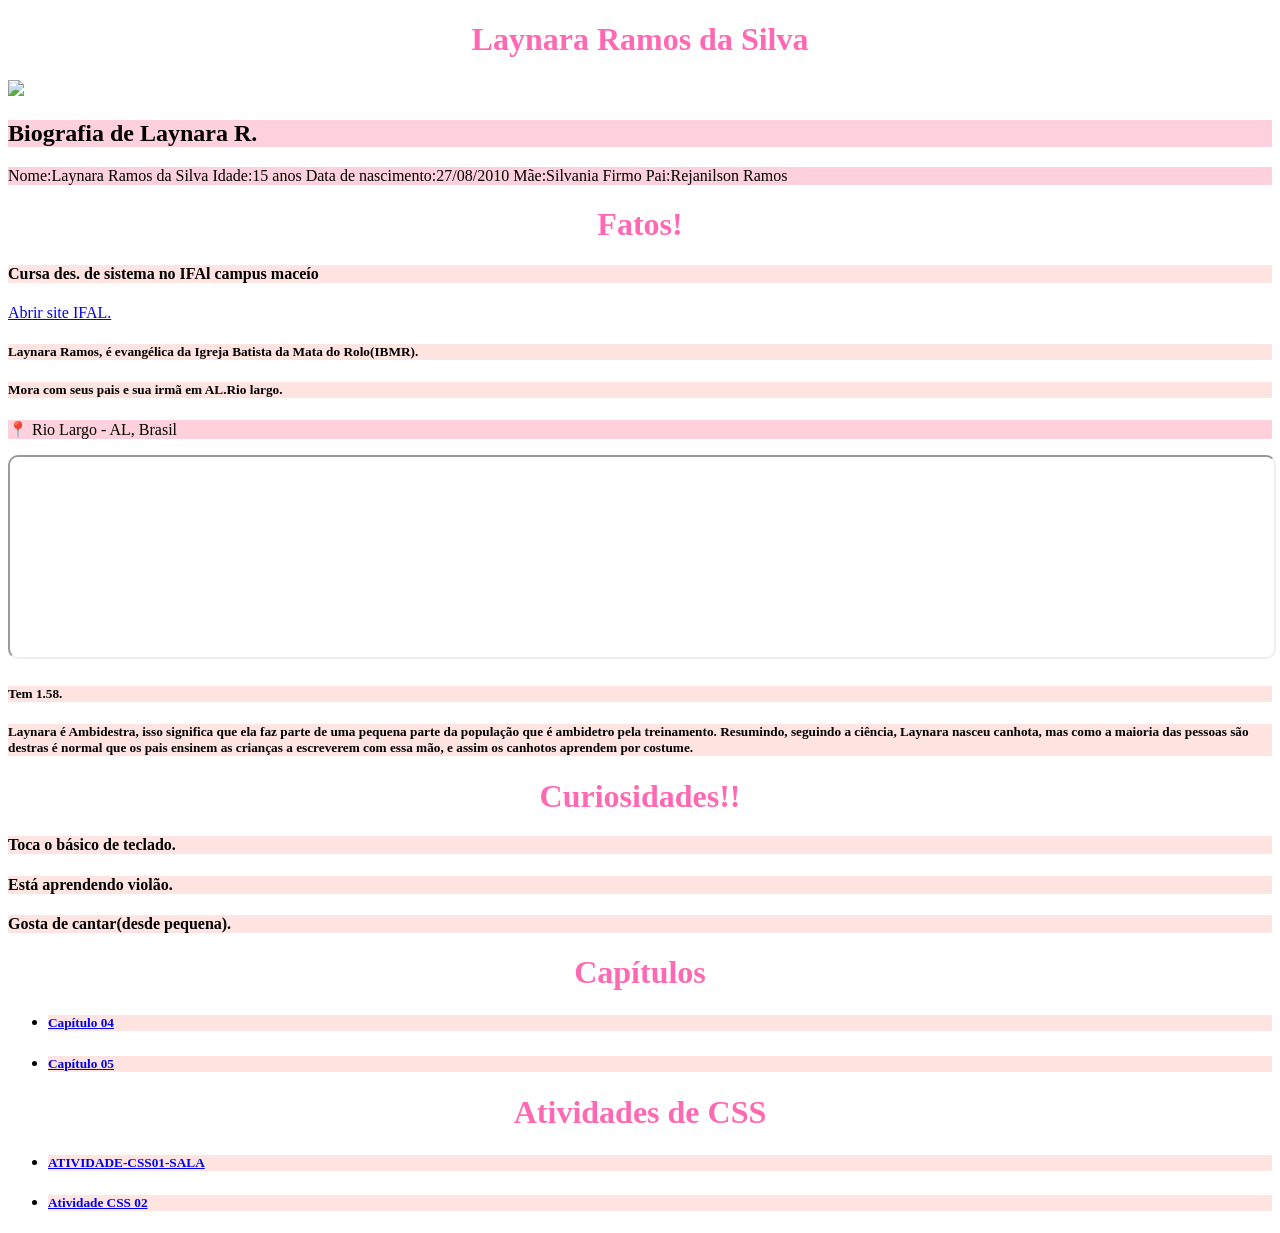
==== index.html @ 128b864f "Update index.html" ====
<!DOCTYPE html>
<html>
<body>
  
  <center>
  <h1>Laynara Ramos da Silva</h1>
  </center>
  
  <img src="foto.jpg" width="150">
  
  <h2>Biografia de Laynara R.</h2>
  <p>
  Nome:Laynara Ramos da Silva
  Idade:15 anos
  Data de nascimento:27/08/2010
  Mãe:Silvania Firmo
  Pai:Rejanilson Ramos
  </p>
  
  <center>
    <h1>Fatos!</h1>
  </center>
  
  <h4>Cursa des. de sistema no IFAl campus maceío</h4>
  <a href="https://www2.ifal.edu.br"
    target="_blank">Abrir site IFAL.</a>
    
  
  <h5>Laynara Ramos, é evangélica da Igreja Batista
    da Mata do Rolo(IBMR).</h5>
  <h5> Mora com seus pais e sua irmã em AL.Rio largo.</h5>
  
  <p>📍 Rio Largo - AL, Brasil</p>

<iframe 
src="https://www.google.com/maps?q=Rio+Largo+AL&output=embed"
width="100%" 
height="200"
style="border-radius:10px;">
</iframe>
  
  <h5>Tem 1.58.</h5>
  <h5>Laynara é Ambidestra, isso significa que ela faz parte de uma pequena parte da população que é ambidetro pela treinamento. Resumindo, seguindo a ciência, Laynara nasceu canhota, mas como a maioria das pessoas são destras é normal que os pais ensinem as crianças a escreverem com essa mão, e assim os canhotos aprendem por costume. </h5>
  
  <center>
  <h1> Curiosidades!!</h1>
  </center>
  
  <h4>Toca o básico de teclado.</h4>
  <h4>Está aprendendo violão.</h4>
  <h4>Gosta de cantar(desde pequena).</h4>

  <center>
    <h1>Capítulos</h1>
  </center>
  <ul>
    <li><h5><a href="cap04/at04.html">Capítulo 04</a></h5></li>
    <li><h5><a href="cap05/05.html">Capítulo 05</a></h5></li>
  </ul>

  <center>
    <h1>Atividades de CSS</h1>
  </center>
  <ul>
    <li><h5><a href="ATIVIDADE-CSS01-SALA/index.html">ATIVIDADE-CSS01-SALA</a></h5></li>
    <li><h5><a href="ATIVIDADE-CSS02/index.html">Atividade CSS 02</a></h5></li>
  </ul>

  <style>
  p{
    background-color:#ffd1dc
  }
  h2{
     background-color:#ffd1dc
  }
  h4{
    background-color:#ffe4e1
  }
  h5{
    background-color: #ffe4e1;
  }
  h1 { 
    color: #ff69b4;
  }
  </style>
  
</body>
</html>
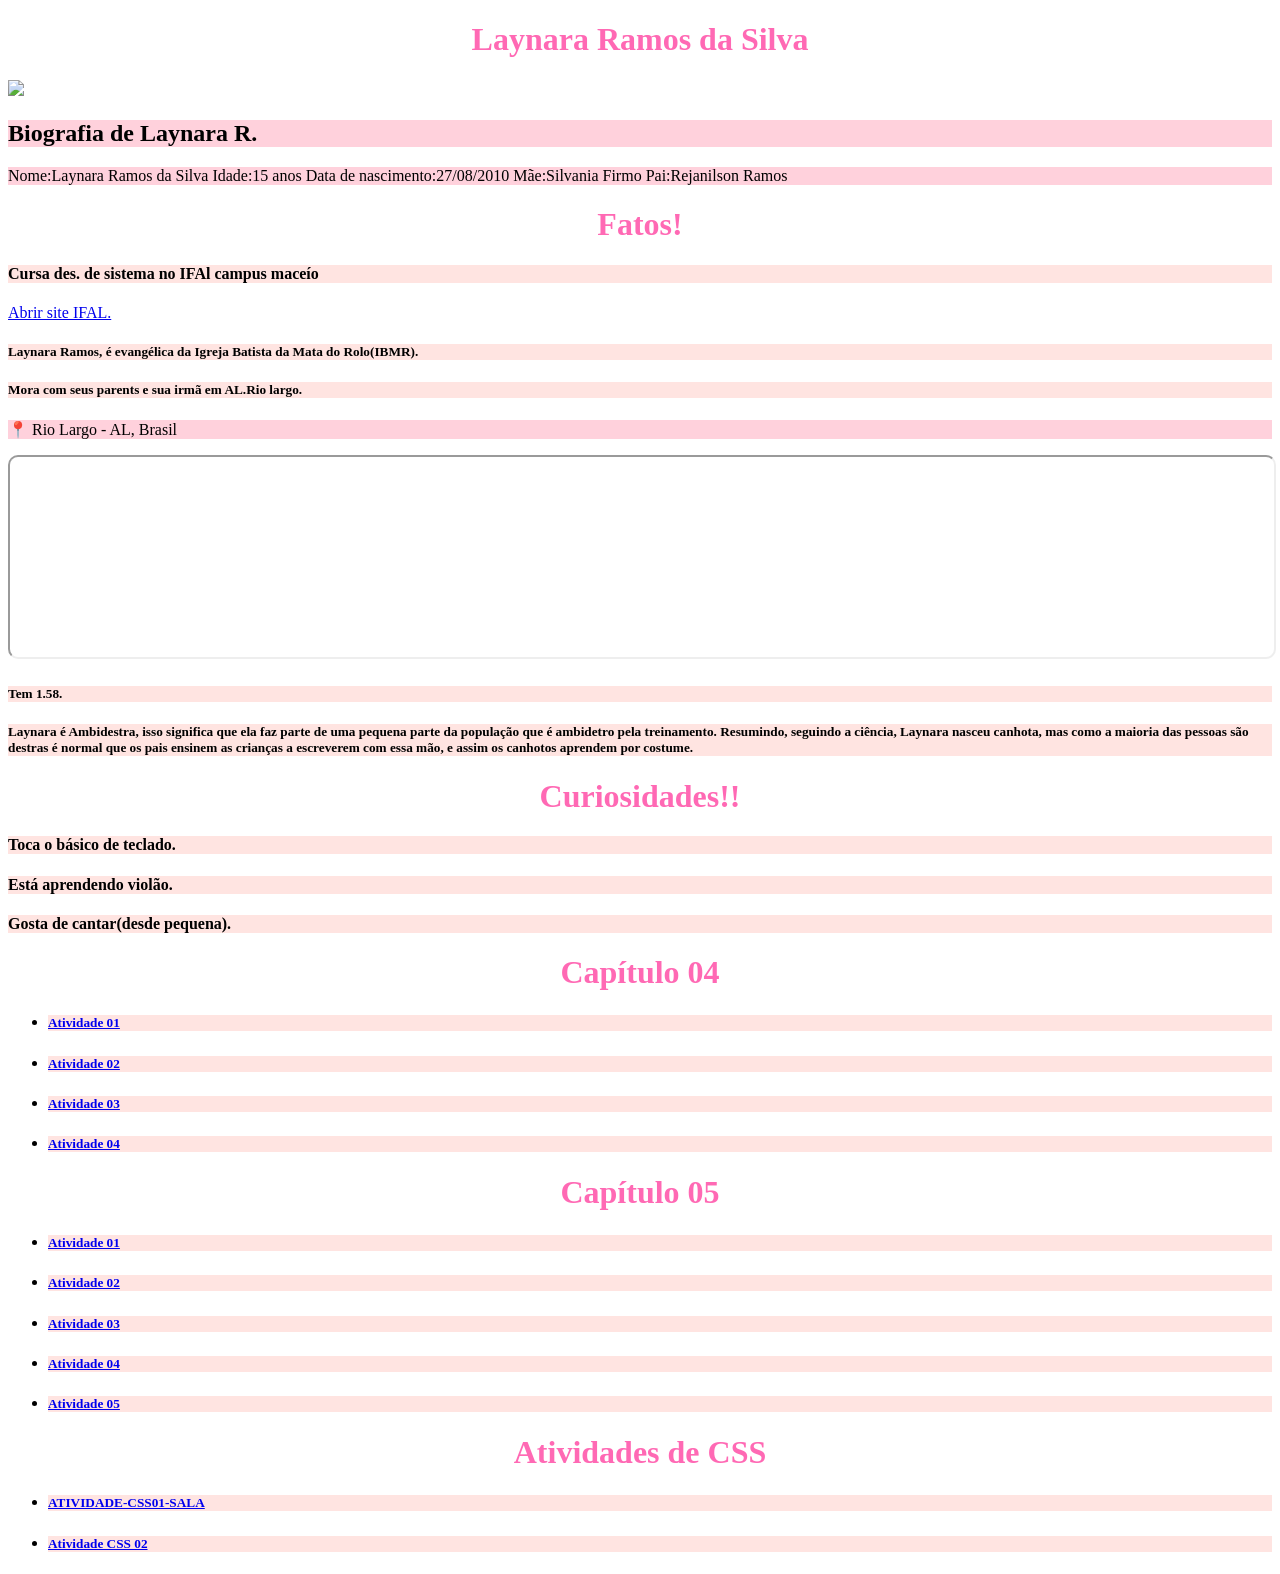
==== commit c7e600ef: "Update index.html" ====
--- a/index.html
+++ b/index.html
@@ -28,7 +28,7 @@
   
   <h5>Laynara Ramos, é evangélica da Igreja Batista
     da Mata do Rolo(IBMR).</h5>
-  <h5> Mora com seus pais e sua irmã em AL.Rio largo.</h5>
+  <h5> Mora com seus parents e sua irmã em AL.Rio largo.</h5>
   
   <p>📍 Rio Largo - AL, Brasil</p>
 
@@ -51,11 +51,24 @@
   <h4>Gosta de cantar(desde pequena).</h4>
 
   <center>
-    <h1>Capítulos</h1>
+    <h1>Capítulo 04</h1>
   </center>
   <ul>
-    <li><h5><a href="cap04/at04.html">Capítulo 04</a></h5></li>
-    <li><h5><a href="cap05/05.html">Capítulo 05</a></h5></li>
+    <li><h5><a href="cap04/at01.html">Atividade 01</a></h5></li>
+    <li><h5><a href="cap04/at02.html">Atividade 02</a></h5></li>
+    <li><h5><a href="cap04/at03.html">Atividade 03</a></h5></li>
+    <li><h5><a href="cap04/at04.html">Atividade 04</a></h5></li>
+  </ul>
+
+  <center>
+    <h1>Capítulo 05</h1>
+  </center>
+  <ul>
+    <li><h5><a href="cap05/at01.html">Atividade 01</a></h5></li>
+    <li><h5><a href="cap05/at02.html">Atividade 02</a></h5></li>
+    <li><h5><a href="cap05/at03.html">Atividade 03</a></h5></li>
+    <li><h5><a href="cap05/at04.html">Atividade 04</a></h5></li>
+    <li><h5><a href="cap05/at05.html">Atividade 05</a></h5></li>
   </ul>
 
   <center>
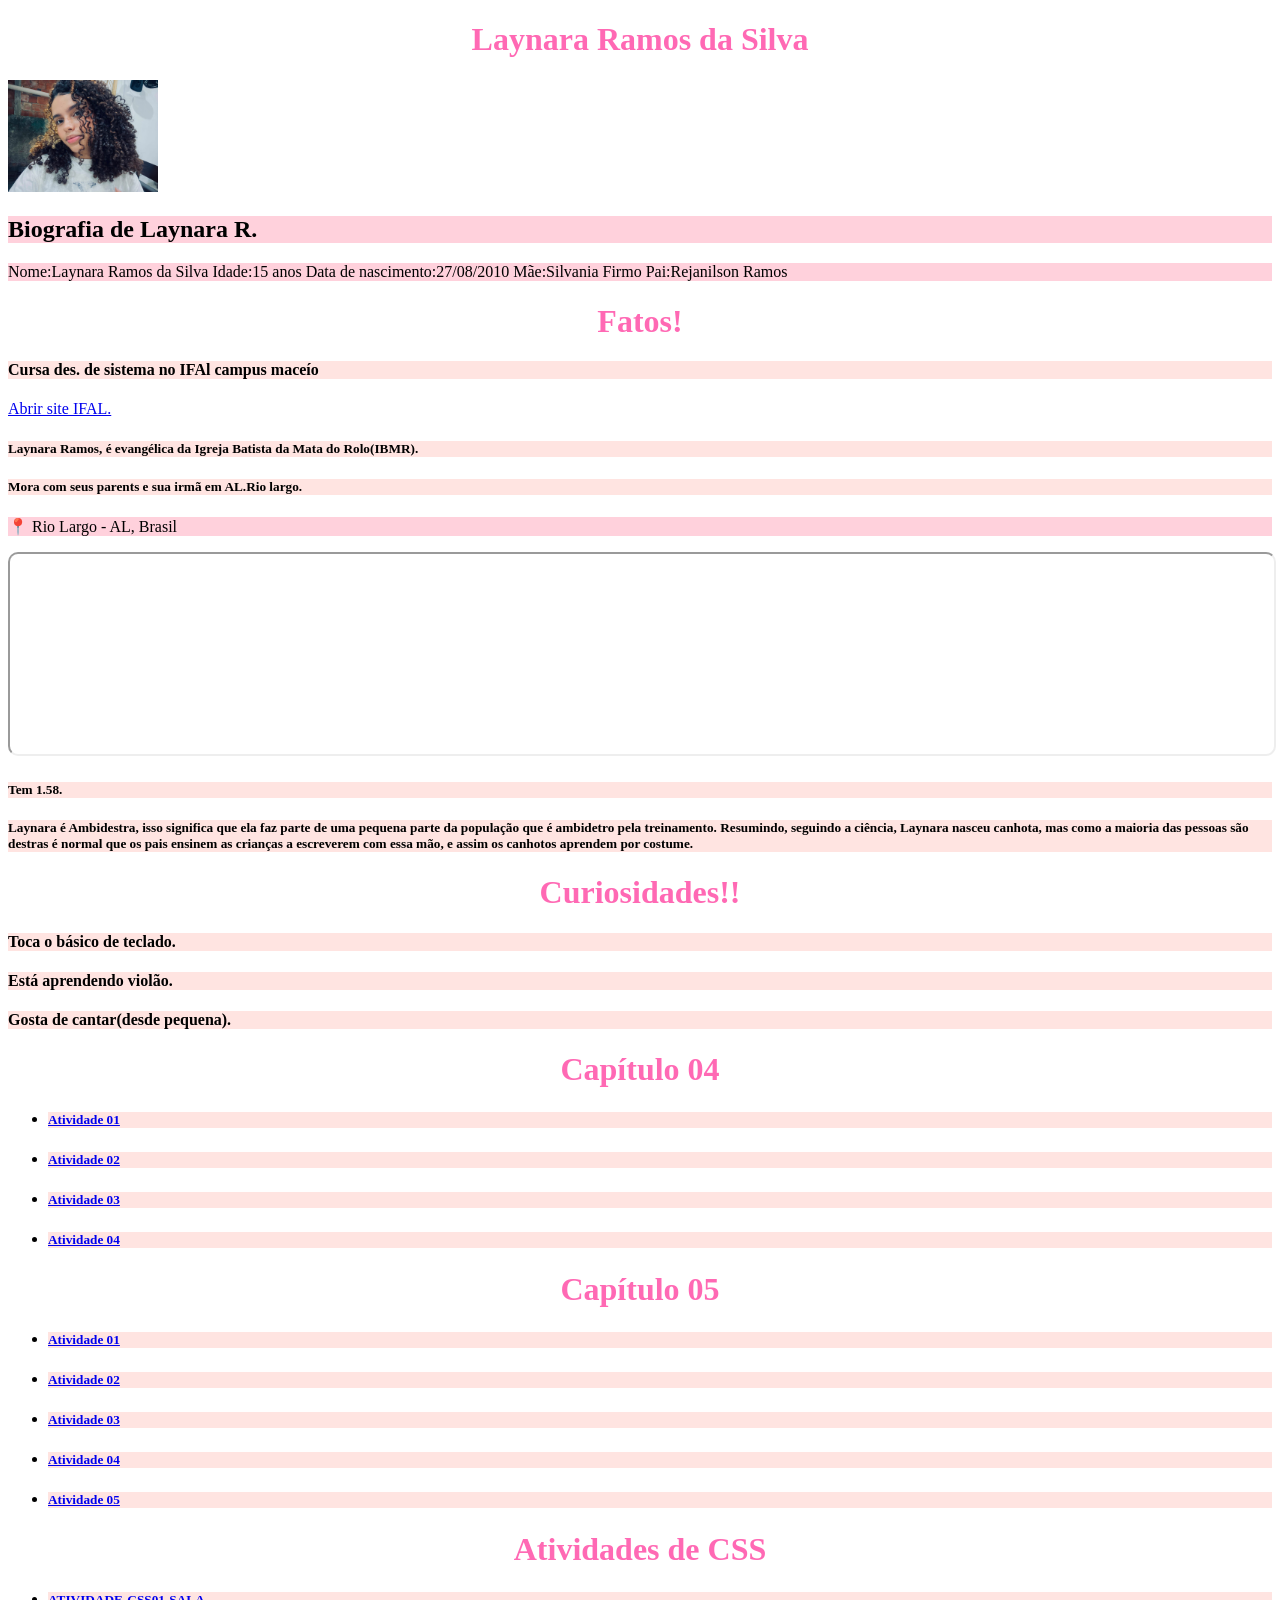
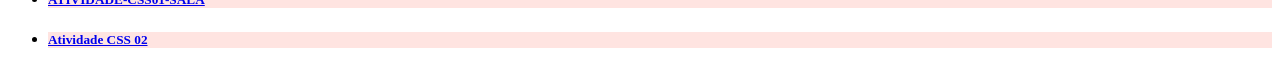
==== commit 36e4caa4: "Update index.html" ====
--- a/index.html
+++ b/index.html
@@ -6,7 +6,7 @@
   <h1>Laynara Ramos da Silva</h1>
   </center>
   
-  <img src="foto.jpg" width="150">
+  <img src="perfil.jpg" width="150">
   
   <h2>Biografia de Laynara R.</h2>
   <p>
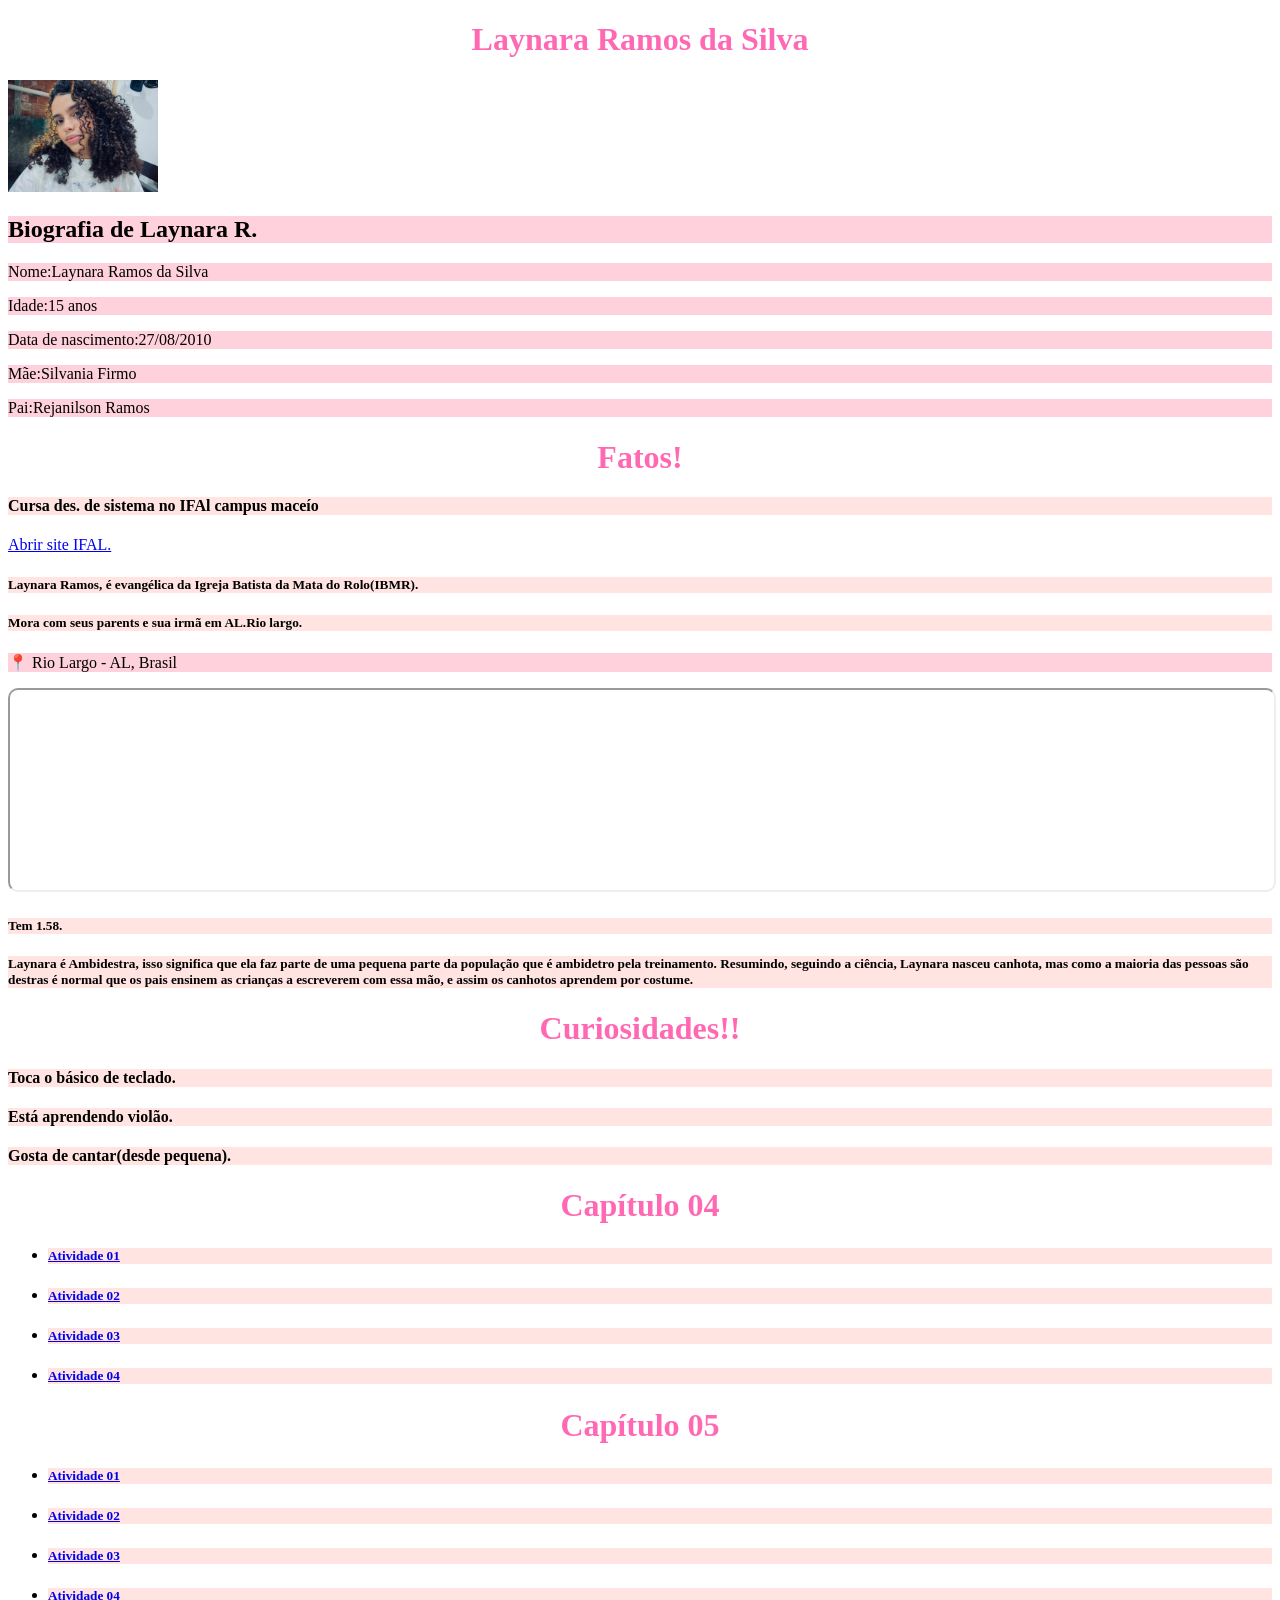
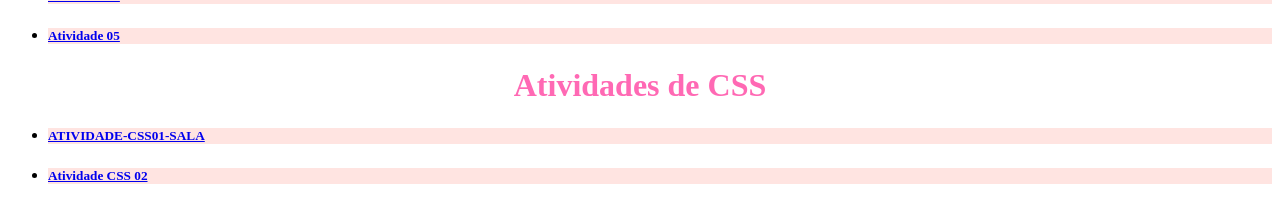
==== commit 123ef5a9: "Update index.html" ====
--- a/index.html
+++ b/index.html
@@ -9,13 +9,12 @@
   <img src="perfil.jpg" width="150">
   
   <h2>Biografia de Laynara R.</h2>
-  <p>
-  Nome:Laynara Ramos da Silva
-  Idade:15 anos
-  Data de nascimento:27/08/2010
-  Mãe:Silvania Firmo
-  Pai:Rejanilson Ramos
-  </p>
+  <p>Nome:Laynara Ramos da Silva</p>
+  
+  <p>Idade:15 anos</p>
+  <p>Data de nascimento:27/08/2010</p>
+  <p>Mãe:Silvania Firmo</p>
+  <p>Pai:Rejanilson Ramos</p>
   
   <center>
     <h1>Fatos!</h1>
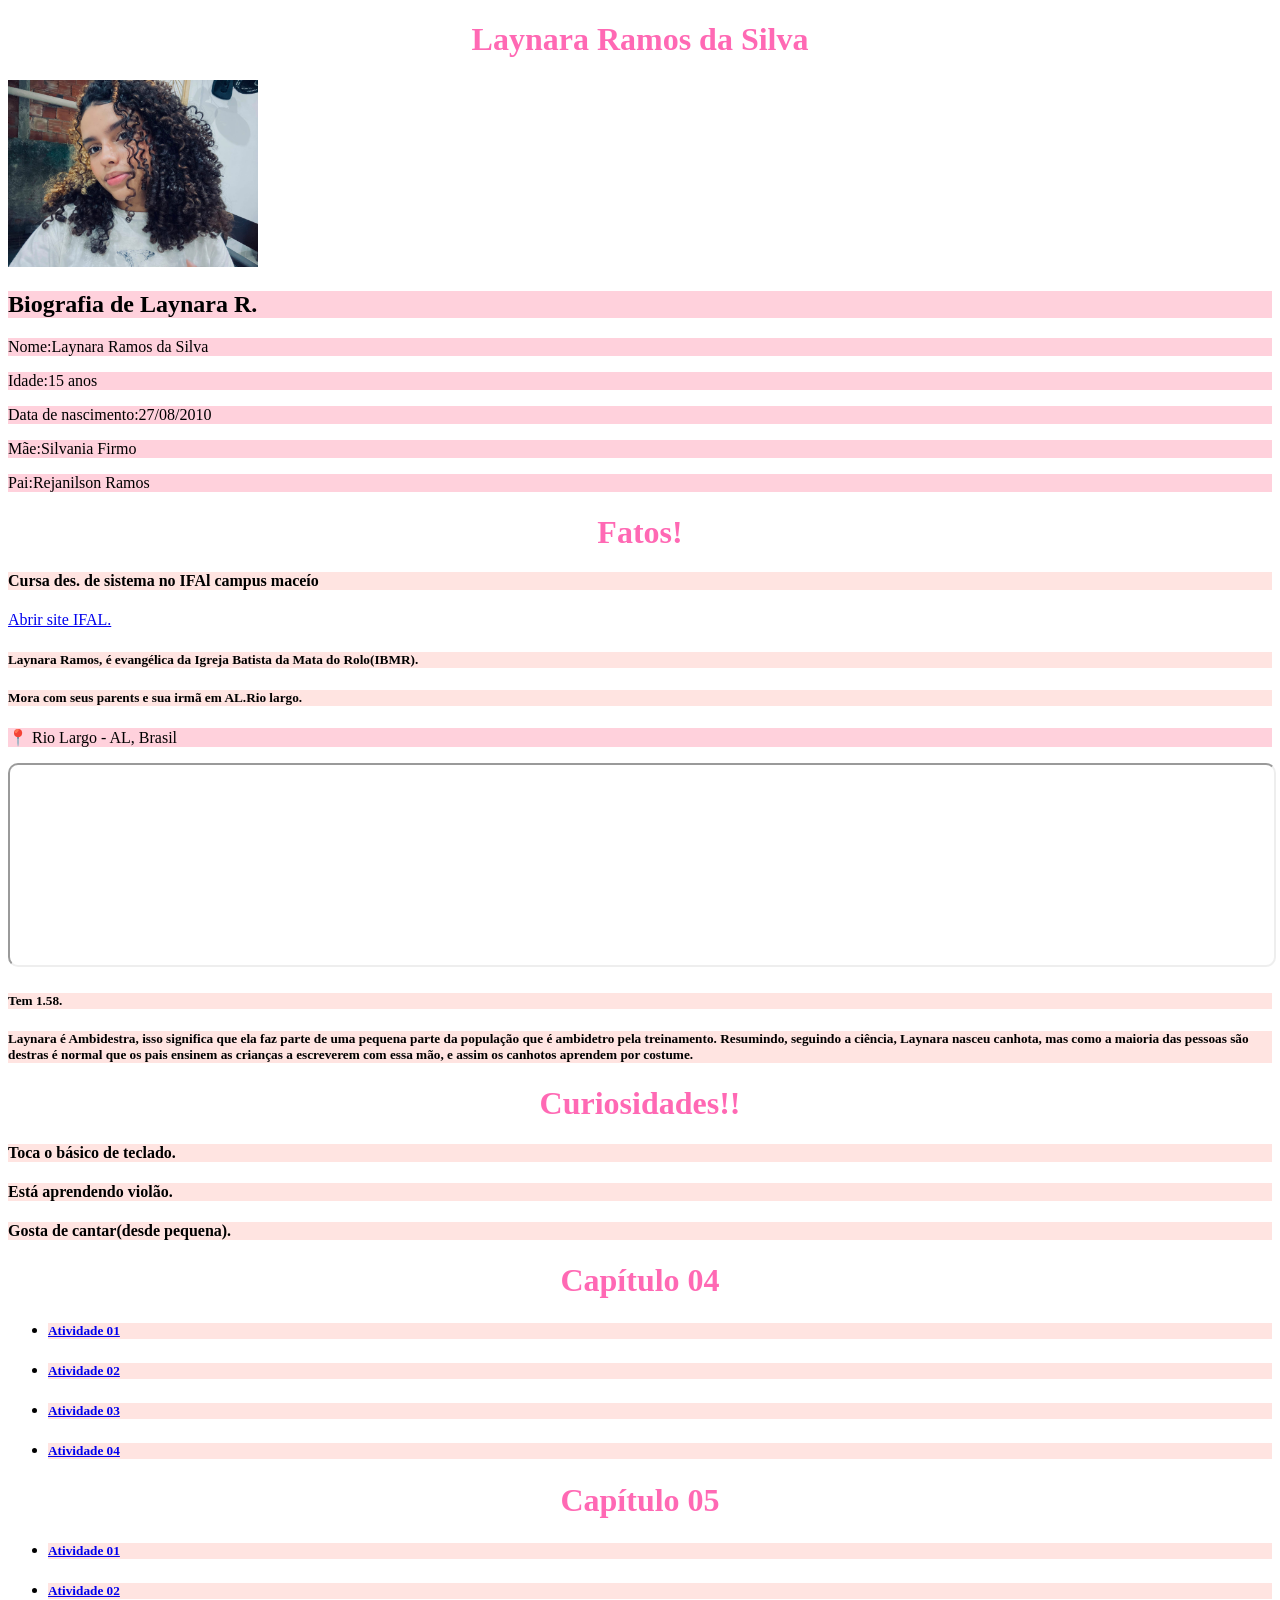
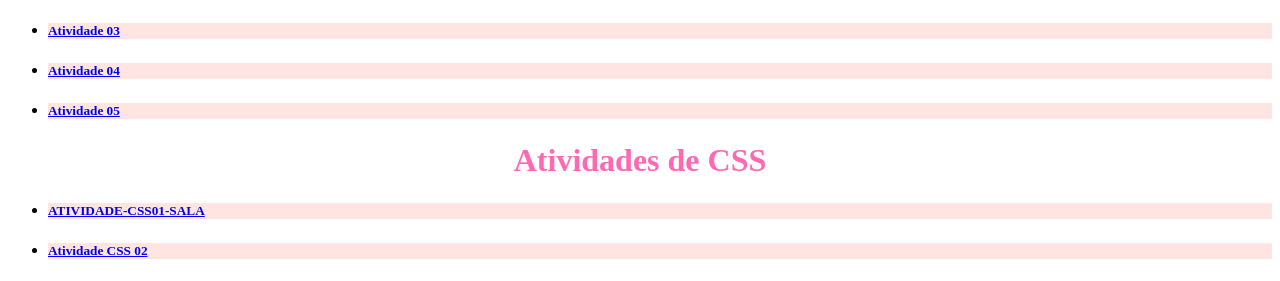
==== commit d9da6d18: "Update index.html" ====
--- a/index.html
+++ b/index.html
@@ -6,7 +6,7 @@
   <h1>Laynara Ramos da Silva</h1>
   </center>
   
-  <img src="perfil.jpg" width="150">
+  <img src="perfil.jpg" width="250">
   
   <h2>Biografia de Laynara R.</h2>
   <p>Nome:Laynara Ramos da Silva</p>
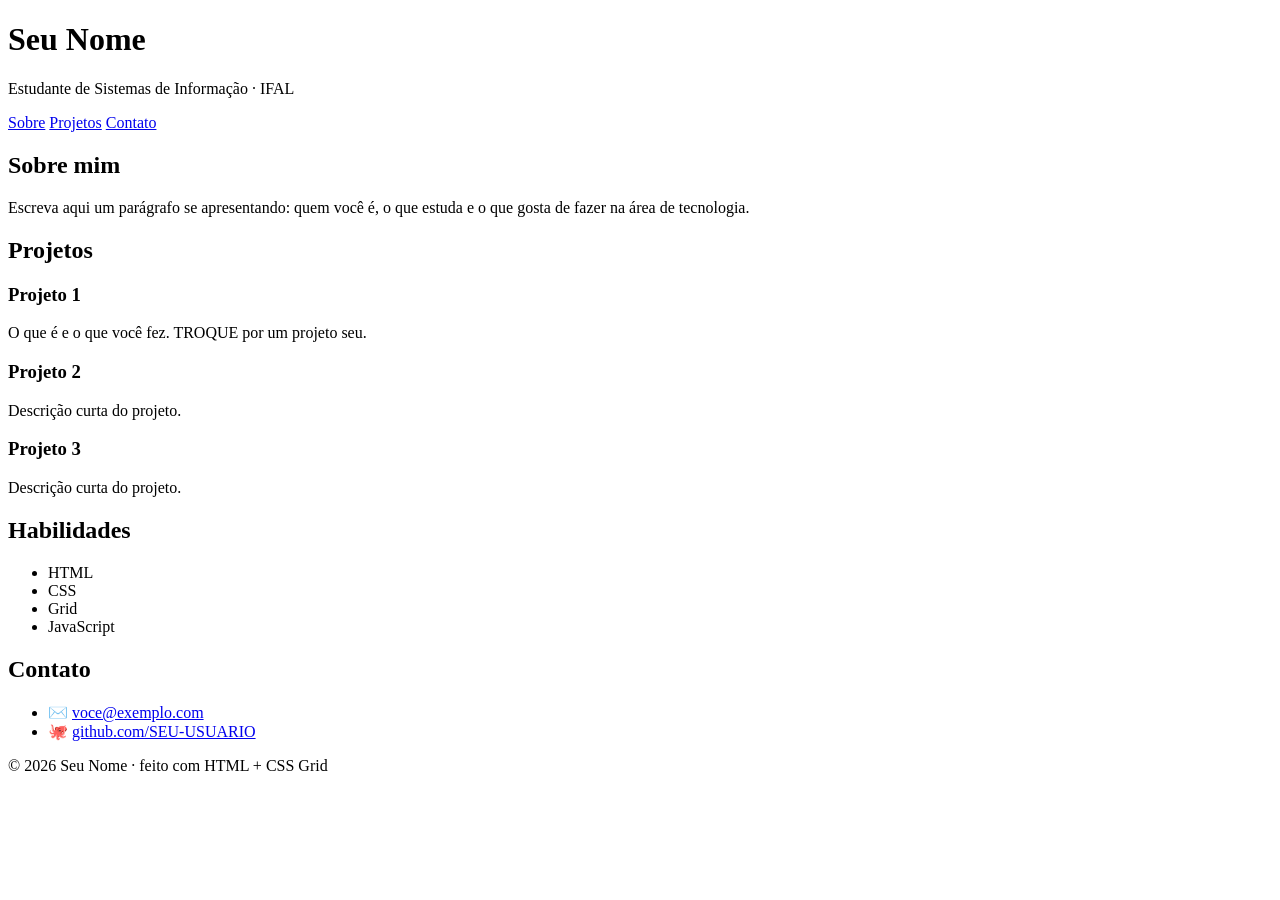
==== commit 26bf6c44: "Update index.html" ====
--- a/index.html
+++ b/index.html
@@ -1,100 +1,96 @@
 <!DOCTYPE html>
-<html>
+<!-- ============================================================
+     TEMPLATE — Página pessoal com CSS Grid
+     Programação Web / Introdução às Tecnologias Web — IFAL
+     COMO USAR:
+     1) Copie ESTE index.html para o seu repositório (não mude a estrutura).
+     2) Escolha UM dos 3 temas de CSS (tema-1-indigo.css, tema-2-escuro.css
+        ou tema-3-editorial.css) e salve-o no seu projeto como  estilo.css
+        (é o nome que este HTML carrega logo abaixo).
+     3) Troque os textos marcados com "TROQUE" pelo seu conteúdo.
+     IMPORTANTE: o LAYOUT é feito com CSS Grid e é o mesmo nos 3 temas.
+     Você escolhe a APARÊNCIA (fonte, cores, bordas), não o layout.
+     ============================================================ -->
+<html lang="pt-BR">
+
+<head>
+  <meta charset="UTF-8">
+  <meta name="viewport" content="width=device-width, initial-scale=1.0">
+  <title>Página Pessoal — Seu Nome</title>
+  <!-- Salve o tema escolhido como "estilo.css" (mesma pasta deste arquivo) -->
+  <link rel="stylesheet" href="estilo.css">
+</head>
+
 <body>
-  
-  <center>
-  <h1>Laynara Ramos da Silva</h1>
-  </center>
-  
-  <img src="perfil.jpg" width="250">
-  
-  <h2>Biografia de Laynara R.</h2>
-  <p>Nome:Laynara Ramos da Silva</p>
-  
-  <p>Idade:15 anos</p>
-  <p>Data de nascimento:27/08/2010</p>
-  <p>Mãe:Silvania Firmo</p>
-  <p>Pai:Rejanilson Ramos</p>
-  
-  <center>
-    <h1>Fatos!</h1>
-  </center>
-  
-  <h4>Cursa des. de sistema no IFAl campus maceío</h4>
-  <a href="https://www2.ifal.edu.br"
-    target="_blank">Abrir site IFAL.</a>
-    
-  
-  <h5>Laynara Ramos, é evangélica da Igreja Batista
-    da Mata do Rolo(IBMR).</h5>
-  <h5> Mora com seus parents e sua irmã em AL.Rio largo.</h5>
-  
-  <p>📍 Rio Largo - AL, Brasil</p>
+  <div class="pagina">
 
-<iframe 
-src="https://www.google.com/maps?q=Rio+Largo+AL&output=embed"
-width="100%" 
-height="200"
-style="border-radius:10px;">
-</iframe>
-  
-  <h5>Tem 1.58.</h5>
-  <h5>Laynara é Ambidestra, isso significa que ela faz parte de uma pequena parte da população que é ambidetro pela treinamento. Resumindo, seguindo a ciência, Laynara nasceu canhota, mas como a maioria das pessoas são destras é normal que os pais ensinem as crianças a escreverem com essa mão, e assim os canhotos aprendem por costume. </h5>
-  
-  <center>
-  <h1> Curiosidades!!</h1>
-  </center>
-  
-  <h4>Toca o básico de teclado.</h4>
-  <h4>Está aprendendo violão.</h4>
-  <h4>Gosta de cantar(desde pequena).</h4>
+    <!-- ====== CABEÇALHO — TROQUE pelo seu nome e sua frase ====== -->
+    <header class="cabecalho">
+      <h1>Seu Nome</h1>
+      <p>Estudante de Sistemas de Informação · IFAL</p>
+      <nav>
+        <a href="#sobre">Sobre</a>
+        <a href="#projetos">Projetos</a>
+        <a href="#contato">Contato</a>
+      </nav>
+    </header>
 
-  <center>
-    <h1>Capítulo 04</h1>
-  </center>
-  <ul>
-    <li><h5><a href="cap04/at01.html">Atividade 01</a></h5></li>
-    <li><h5><a href="cap04/at02.html">Atividade 02</a></h5></li>
-    <li><h5><a href="cap04/at03.html">Atividade 03</a></h5></li>
-    <li><h5><a href="cap04/at04.html">Atividade 04</a></h5></li>
-  </ul>
+    <!-- ====== CONTEÚDO PRINCIPAL ====== -->
+    <main class="principal">
+      <section id="sobre" class="cartao">
+        <h2>Sobre mim</h2>
+        <!-- TROQUE por uma breve apresentação sua -->
+        <p>Escreva aqui um parágrafo se apresentando: quem você é, o que estuda
+          e o que gosta de fazer na área de tecnologia.</p>
+      </section>
 
-  <center>
-    <h1>Capítulo 05</h1>
-  </center>
-  <ul>
-    <li><h5><a href="cap05/at01.html">Atividade 01</a></h5></li>
-    <li><h5><a href="cap05/at02.html">Atividade 02</a></h5></li>
-    <li><h5><a href="cap05/at03.html">Atividade 03</a></h5></li>
-    <li><h5><a href="cap05/at04.html">Atividade 04</a></h5></li>
-    <li><h5><a href="cap05/at05.html">Atividade 05</a></h5></li>
-  </ul>
+      <section id="projetos" class="cartao">
+        <h2>Projetos</h2>
+        <!-- Galeria com Grid: cada .projeto é um card; adicione/remova à vontade -->
+        <div class="projetos">
+          <article class="projeto">
+            <h3>Projeto 1</h3>
+            <p>O que é e o que você fez. TROQUE por um projeto seu.</p>
+          </article>
+          <article class="projeto">
+            <h3>Projeto 2</h3>
+            <p>Descrição curta do projeto.</p>
+          </article>
+          <article class="projeto">
+            <h3>Projeto 3</h3>
+            <p>Descrição curta do projeto.</p>
+          </article>
+        </div>
+      </section>
+    </main>
 
-  <center>
-    <h1>Atividades de CSS</h1>
-  </center>
-  <ul>
-    <li><h5><a href="ATIVIDADE-CSS01-SALA/index.html">ATIVIDADE-CSS01-SALA</a></h5></li>
-    <li><h5><a href="ATIVIDADE-CSS02/index.html">Atividade CSS 02</a></h5></li>
-  </ul>
+    <!-- ====== BARRA LATERAL ====== -->
+    <aside class="lateral">
+      <section class="cartao">
+        <h2>Habilidades</h2>
+        <!-- TROQUE pelas suas habilidades -->
+        <ul class="habilidades">
+          <li>HTML</li>
+          <li>CSS</li>
+          <li>Grid</li>
+          <li>JavaScript</li>
+        </ul>
+      </section>
 
-  <style>
-  p{
-    background-color:#ffd1dc
-  }
-  h2{
-     background-color:#ffd1dc
-  }
-  h4{
-    background-color:#ffe4e1
-  }
-  h5{
-    background-color: #ffe4e1;
-  }
-  h1 { 
-    color: #ff69b4;
-  }
-  </style>
-  
+      <section id="contato" class="cartao">
+        <h2>Contato</h2>
+        <!-- TROQUE pelos seus links -->
+        <ul class="contato">
+          <li>✉️ <a href="mailto:voce@exemplo.com">voce@exemplo.com</a></li>
+          <li>🐙 <a href="https://github.com/SEU-USUARIO">github.com/SEU-USUARIO</a></li>
+        </ul>
+      </section>
+    </aside>
+
+    <!-- ====== RODAPÉ — TROQUE o nome ====== -->
+    <footer class="rodape">© 2026 Seu Nome · feito com HTML + CSS Grid</footer>
+
+  </div>
 </body>
+
 </html>
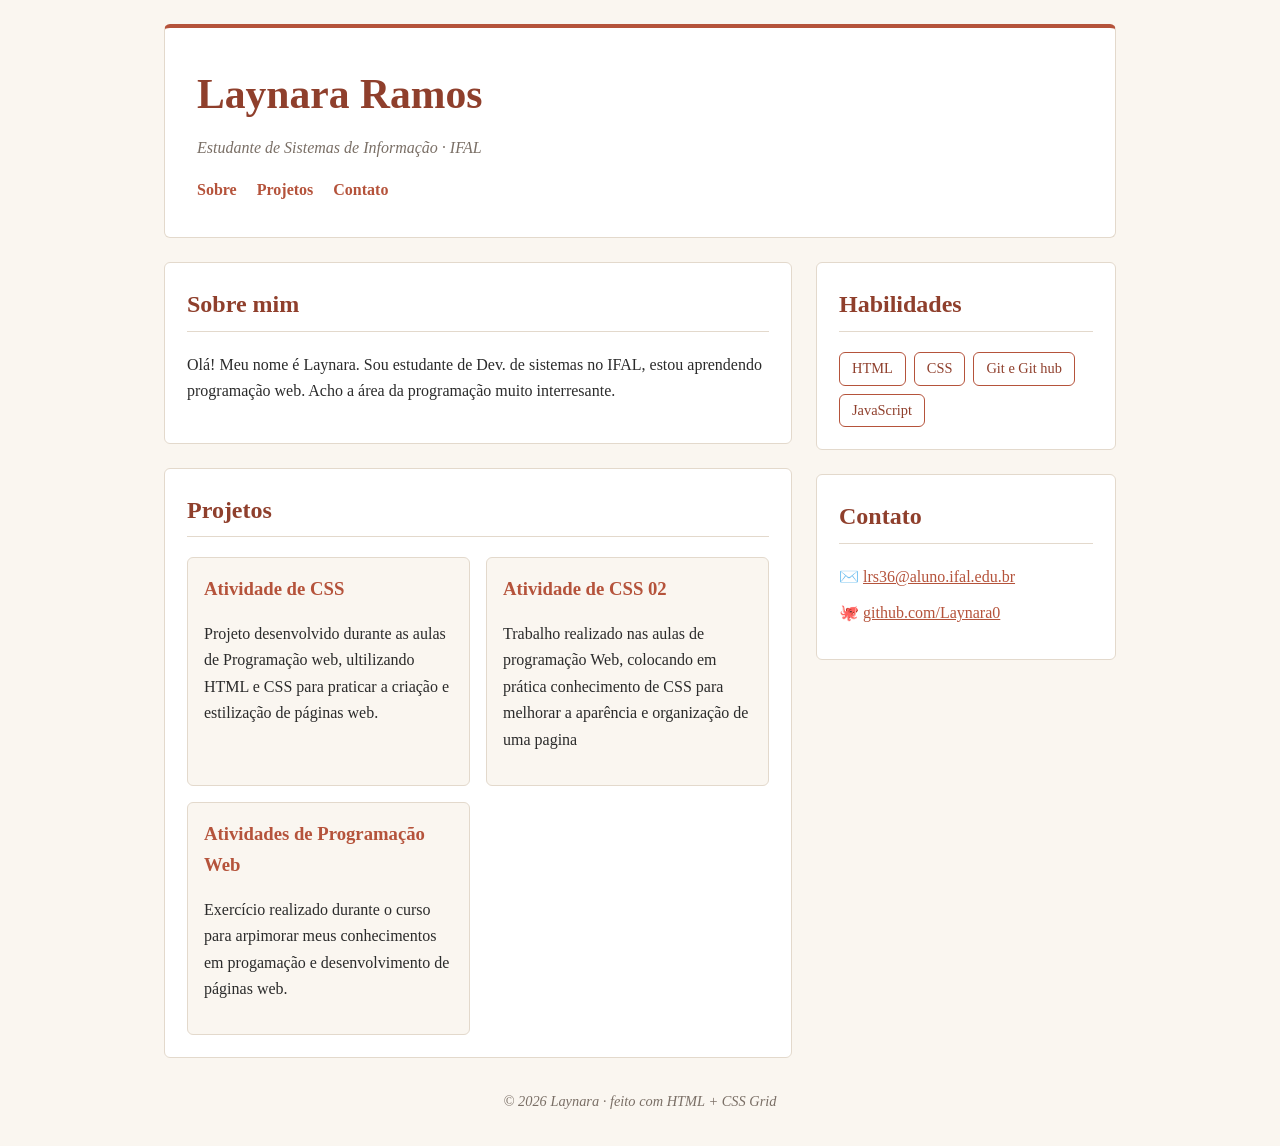
==== commit 6b84f02a: "Update index.html" ====
--- a/index.html
+++ b/index.html
@@ -16,7 +16,7 @@
 <head>
   <meta charset="UTF-8">
   <meta name="viewport" content="width=device-width, initial-scale=1.0">
-  <title>Página Pessoal — Seu Nome</title>
+  <title>Página Pessoal — Laynara</title>
   <!-- Salve o tema escolhido como "estilo.css" (mesma pasta deste arquivo) -->
   <link rel="stylesheet" href="estilo.css">
 </head>
@@ -26,7 +26,7 @@
 
     <!-- ====== CABEÇALHO — TROQUE pelo seu nome e sua frase ====== -->
     <header class="cabecalho">
-      <h1>Seu Nome</h1>
+      <h1>Laynara Ramos</h1>
       <p>Estudante de Sistemas de Informação · IFAL</p>
       <nav>
         <a href="#sobre">Sobre</a>
@@ -40,8 +40,9 @@
       <section id="sobre" class="cartao">
         <h2>Sobre mim</h2>
         <!-- TROQUE por uma breve apresentação sua -->
-        <p>Escreva aqui um parágrafo se apresentando: quem você é, o que estuda
-          e o que gosta de fazer na área de tecnologia.</p>
+        <p>Olá! Meu nome é Laynara. Sou estudante de Dev. de sistemas no IFAL, estou aprendendo programação web. 
+           Acho a área da programação muito interresante.</p>
+           
       </section>
 
       <section id="projetos" class="cartao">
@@ -49,16 +50,18 @@
         <!-- Galeria com Grid: cada .projeto é um card; adicione/remova à vontade -->
         <div class="projetos">
           <article class="projeto">
-            <h3>Projeto 1</h3>
-            <p>O que é e o que você fez. TROQUE por um projeto seu.</p>
+            <h3>Atividade de CSS</h3>
+            <p>Projeto desenvolvido durante as aulas de Programação web, ultilizando HTML e CSS para praticar a criação
+            e estilização de páginas web.</p>
           </article>
           <article class="projeto">
-            <h3>Projeto 2</h3>
-            <p>Descrição curta do projeto.</p>
+            <h3>Atividade de CSS 02</h3>
+            <p>Trabalho realizado nas aulas de programação Web, colocando em prática conhecimento de CSS para melhorar a
+            aparência e organização de uma pagina</p>
           </article>
           <article class="projeto">
-            <h3>Projeto 3</h3>
-            <p>Descrição curta do projeto.</p>
+            <h3>Atividades de Programação Web</h3>
+            <p>Exercício realizado durante o curso para arpimorar meus conhecimentos em progamação e desenvolvimento de páginas web.</p>
           </article>
         </div>
       </section>
@@ -72,7 +75,7 @@
         <ul class="habilidades">
           <li>HTML</li>
           <li>CSS</li>
-          <li>Grid</li>
+          <li>Git e Git hub</li>
           <li>JavaScript</li>
         </ul>
       </section>
@@ -81,14 +84,14 @@
         <h2>Contato</h2>
         <!-- TROQUE pelos seus links -->
         <ul class="contato">
-          <li>✉️ <a href="mailto:voce@exemplo.com">voce@exemplo.com</a></li>
-          <li>🐙 <a href="https://github.com/SEU-USUARIO">github.com/SEU-USUARIO</a></li>
+          <li>✉️ <a href="mailto:lrs36@aluno.ifal.edu.br">lrs36@aluno.ifal.edu.br</a></li>
+          <li>🐙 <a href="https://github.com/Laynara0">github.com/Laynara0</a></li>
         </ul>
       </section>
     </aside>
 
     <!-- ====== RODAPÉ — TROQUE o nome ====== -->
-    <footer class="rodape">© 2026 Seu Nome · feito com HTML + CSS Grid</footer>
+    <footer class="rodape">© 2026 Laynara · feito com HTML + CSS Grid</footer>
 
   </div>
 </body>
--- a/estilo.css
+++ b/estilo.css
@@ -0,0 +1,107 @@
+/* ============================================================
+   TEMA 3 — EDITORIAL (claro, sério, com fonte serifada)
+   Para usar: salve este arquivo como  estilo.css  no seu projeto.
+   Você pode mudar CORES, FONTE e BORDAS aqui.
+   NÃO mexa na seção "LAYOUT (GRID)" — é o layout pedido na atividade.
+   ============================================================ */
+
+/* ---- Cores e fonte (mude à vontade) ---- */
+:root {
+  --cor: #b5533b;
+  --cor-escura: #8f3f2c;
+  --texto: #2b2b2b;
+  --suave: #7a6f66;
+  --fundo: #faf6f0;
+  --superficie: #ffffff;
+  --borda: #e3d9cc;
+  --raio: 6px;
+}
+
+body {
+  margin: 0;
+  font-family: Georgia, "Times New Roman", serif;
+  color: var(--texto);
+  background: var(--fundo);
+  line-height: 1.65;
+}
+
+/* ============================================================
+   LAYOUT (GRID) — NÃO MUDE
+   ============================================================ */
+* { box-sizing: border-box; }
+
+.pagina {
+  display: grid;
+  grid-template-columns: 1fr 300px;
+  grid-template-areas:
+    "cabecalho cabecalho"
+    "principal lateral"
+    "rodape    rodape";
+  gap: 24px;
+  max-width: 1000px;
+  margin: 0 auto;
+  padding: 24px;
+}
+
+.cabecalho { grid-area: cabecalho; }
+.principal { grid-area: principal; }
+.lateral   { grid-area: lateral; }
+.rodape    { grid-area: rodape; }
+
+.projetos {
+  display: grid;
+  grid-template-columns: repeat(auto-fit, minmax(200px, 1fr));
+  gap: 16px;
+  margin-top: 14px;
+}
+
+@media (max-width: 640px) {
+  .pagina {
+    grid-template-columns: 1fr;
+    grid-template-areas:
+      "cabecalho"
+      "principal"
+      "lateral"
+      "rodape";
+  }
+}
+/* ===================== fim do LAYOUT ===================== */
+
+/* ---- Aparência (mude à vontade) ---- */
+.cabecalho {
+  background: var(--superficie);
+  color: var(--texto);
+  padding: 32px;
+  border: 1px solid var(--borda);
+  border-top: 4px solid var(--cor);
+  border-radius: var(--raio);
+}
+.cabecalho h1 { margin: 0; font-size: clamp(1.7rem, 4vw, 2.6rem); color: var(--cor-escura); }
+.cabecalho p { margin: 6px 0 0; color: var(--suave); font-style: italic; }
+.cabecalho nav { margin-top: 16px; display: flex; gap: 20px; flex-wrap: wrap; }
+.cabecalho nav a { color: var(--cor); text-decoration: none; font-weight: bold; border-bottom: 2px solid transparent; }
+.cabecalho nav a:hover { border-bottom-color: var(--cor); }
+
+.cartao {
+  background: var(--superficie);
+  border: 1px solid var(--borda);
+  border-radius: var(--raio);
+  padding: 22px;
+}
+.cartao + .cartao { margin-top: 24px; }
+h2 { color: var(--cor-escura); margin-top: 0; border-bottom: 1px solid var(--borda); padding-bottom: 6px; }
+
+.projeto {
+  background: var(--fundo);
+  border: 1px solid var(--borda);
+  border-radius: var(--raio);
+  padding: 16px;
+}
+.projeto h3 { margin: 0 0 6px; color: var(--cor); }
+
+.habilidades { list-style: none; padding: 0; margin: 0; display: flex; flex-wrap: wrap; gap: 8px; }
+.habilidades li { background: transparent; border: 1px solid var(--cor); color: var(--cor-escura); border-radius: var(--raio); padding: 4px 12px; font-size: .9rem; }
+.contato { list-style: none; padding: 0; margin: 0; }
+.contato li { margin: 10px 0; }
+.contato a { color: var(--cor); }
+.rodape { text-align: center; color: var(--suave); padding: 8px; font-size: .9rem; font-style: italic; }
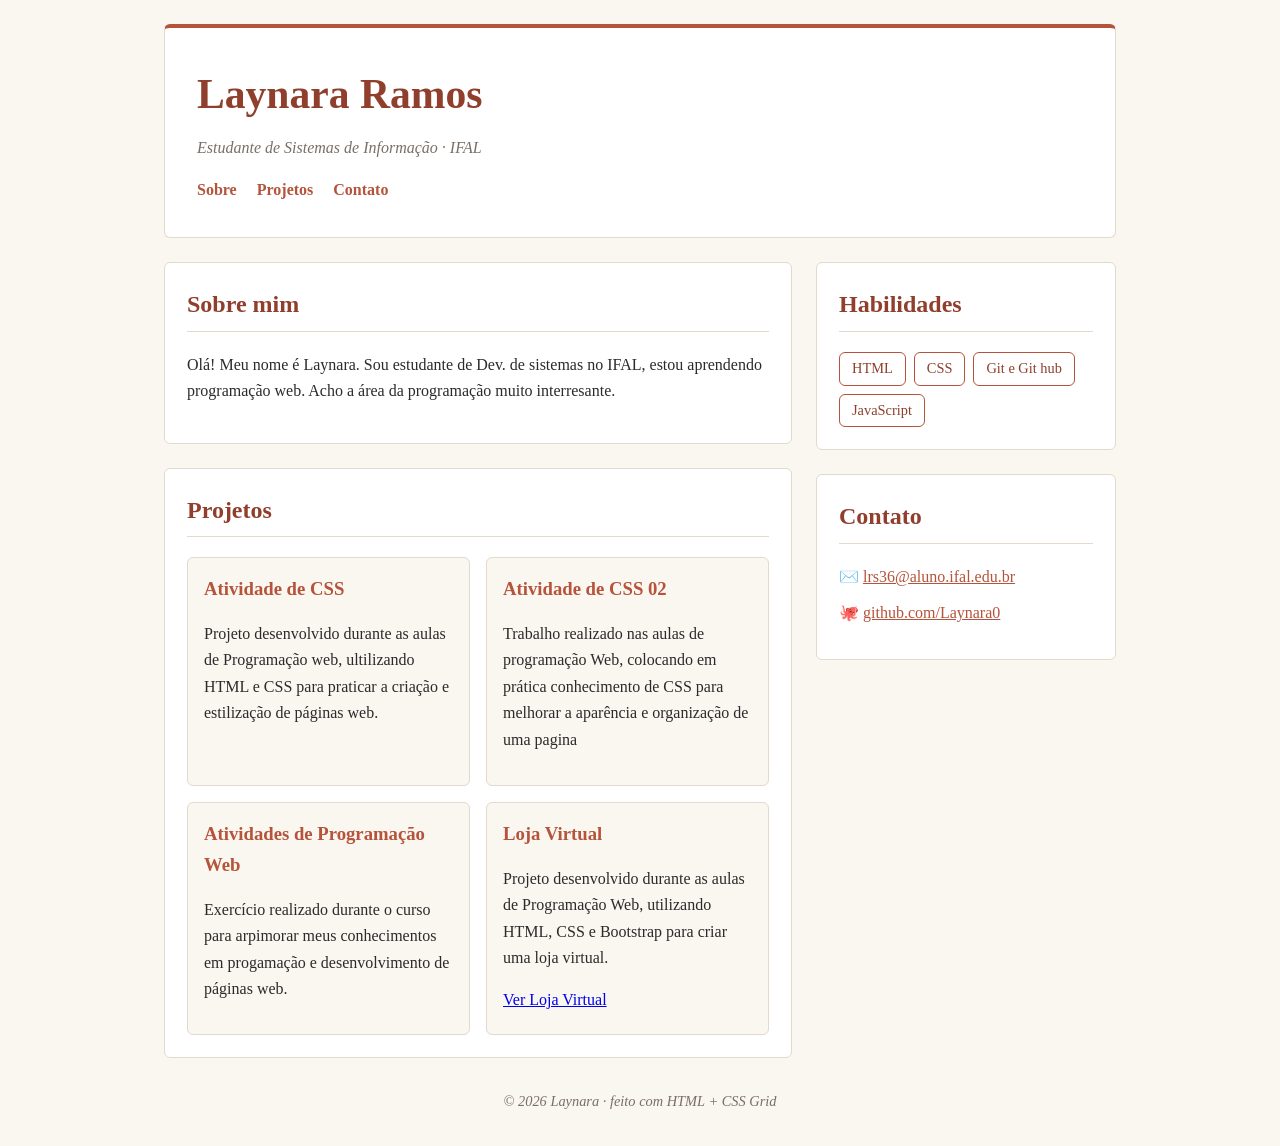
==== commit 36a876a0: "Update index.html" ====
--- a/index.html
+++ b/index.html
@@ -63,6 +63,11 @@
             <h3>Atividades de Programação Web</h3>
             <p>Exercício realizado durante o curso para arpimorar meus conhecimentos em progamação e desenvolvimento de páginas web.</p>
           </article>
+             <article class="projeto">
+            <h3>Loja Virtual</h3>
+            <p>Projeto desenvolvido durante as aulas de Programação Web, utilizando HTML, CSS e Bootstrap para criar uma loja virtual.</p>
+            <a href="loja.virtual/index0.html">Ver Loja Virtual</a>
+          </article>
         </div>
       </section>
     </main>
